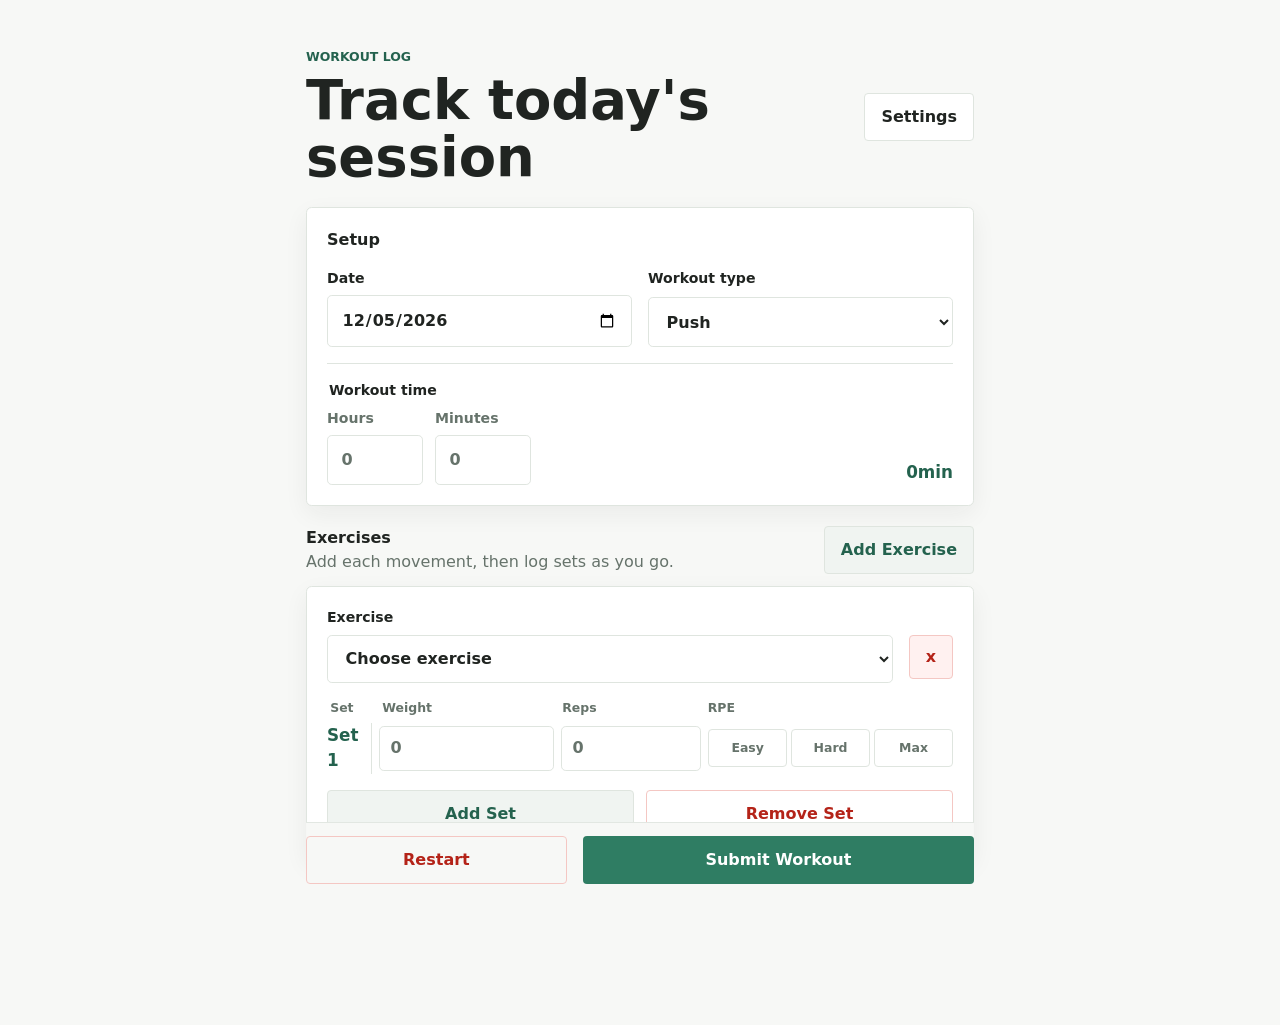
==== index.html @ e6237a79 "Use duration fields for workout time" ====
<!doctype html>
<html lang="en">
  <head>
    <meta charset="utf-8">
    <meta name="viewport" content="width=device-width, initial-scale=1">
    <meta name="description" content="A lightweight workout tracker for logging exercises and sets.">
    <meta name="theme-color" content="#07131f">
    <meta name="mobile-web-app-capable" content="yes">
    <meta name="application-name" content="Workout Tracker">
    <title>Workout Tracker</title>
    <script>
      try {
        const settings = JSON.parse(localStorage.getItem("workoutTrackerSettings"));
        document.documentElement.dataset.theme = settings?.theme || "system";
      } catch {
        document.documentElement.dataset.theme = "system";
      }
    </script>
    <link rel="manifest" href="manifest.webmanifest">
    <link rel="icon" href="icons/icon.svg" type="image/svg+xml">
    <link rel="apple-touch-icon" href="icons/icon-192.png">
    <link rel="stylesheet" href="styles.css">
  </head>
  <body>
    <a class="skip-link" href="#main">Skip to workout form</a>

    <main id="main" class="app-shell">
      <header class="page-header">
        <div>
          <p class="eyebrow">Workout log</p>
          <h1>Track today's session</h1>
        </div>
        <div class="header-actions">
          <button class="ghost-button install-button" type="button" id="installButton" hidden>
            Install
          </button>
          <button class="ghost-button" type="button" id="settingsToggle" aria-expanded="false" aria-controls="settingsPanel">
            Settings
          </button>
        </div>
      </header>

      <section class="settings-panel" id="settingsPanel" aria-labelledby="settingsHeading" hidden>
        <h2 id="settingsHeading">Settings</h2>
        <div class="settings-grid">
          <label>
            <span>Default weight unit</span>
            <select id="defaultUnit">
              <option value="lb">lb</option>
              <option value="kg">kg</option>
            </select>
          </label>

          <label>
            <span>Theme</span>
            <select id="themeMode">
              <option value="system">System</option>
              <option value="light">Light</option>
              <option value="dark">Dark</option>
            </select>
          </label>

          <label>
            <span>Backend API URL</span>
            <input id="apiUrl" type="url" inputmode="url" placeholder="https://api.example.com/api/workouts">
          </label>

          <label>
            <span>API access token <small>optional</small></span>
            <input id="apiToken" type="password" autocomplete="off" placeholder="Stored on this device only">
          </label>
        </div>
        <p class="settings-note">No Google credentials or secrets belong in this frontend.</p>

        <div class="settings-divider" aria-hidden="true"></div>

        <form class="settings-subform" id="referenceExerciseForm" novalidate>
          <h3>Exercise library</h3>
          <div class="settings-grid">
            <label>
              <span>Workout type</span>
              <select id="referenceWorkoutType" required>
                <option>Push</option>
                <option>Pull</option>
                <option>Legs</option>
                <option>Upper Body</option>
                <option>Lower Body</option>
                <option>Full Body</option>
                <option>Cardio</option>
                <option>Custom</option>
              </select>
            </label>

            <label>
              <span>Exercise name</span>
              <input id="referenceExerciseName" type="text" autocomplete="off" placeholder="Example: Hammer Strength Row" required>
            </label>
          </div>
          <p class="settings-note">Add an exercise to the Sheet references, then refresh the dropdowns from the Sheet.</p>
          <p class="form-message" id="referenceMessage" role="status" aria-live="polite"></p>
          <button class="secondary-button" type="submit" id="referenceSubmitButton">Add to Sheet</button>
        </form>
      </section>

      <form id="workoutForm" novalidate>
        <section class="setup-card" aria-labelledby="setupHeading">
          <h2 id="setupHeading">Setup</h2>
          <div class="setup-grid">
            <label>
              <span>Date</span>
              <input id="workoutDate" type="date" required>
            </label>

            <label>
              <span>Workout type</span>
              <select id="workoutType" required>
                <option>Push</option>
                <option>Pull</option>
                <option>Legs</option>
                <option>Upper Body</option>
                <option>Lower Body</option>
                <option>Full Body</option>
                <option>Cardio</option>
                <option>Custom</option>
              </select>
            </label>
          </div>
          <div class="duration-panel">
            <fieldset class="duration-fieldset">
              <legend>Workout time</legend>
              <label>
                <span>Hours</span>
                <input id="workoutDurationHours" type="number" inputmode="numeric" min="0" max="12" step="1" placeholder="0">
              </label>
              <label>
                <span>Minutes</span>
                <input id="workoutDurationMinutes" type="number" inputmode="numeric" min="0" max="59" step="1" placeholder="0">
              </label>
            </fieldset>
            <output id="workoutDuration" for="workoutDurationHours workoutDurationMinutes">0min</output>
          </div>
        </section>

        <section class="section-heading">
          <div>
            <h2>Exercises</h2>
            <p>Add each movement, then log sets as you go.</p>
          </div>
          <div class="section-actions">
            <button class="secondary-button" type="button" id="addExerciseButton">Add Exercise</button>
          </div>
        </section>

        <div id="exerciseList" class="exercise-list" aria-live="polite"></div>

        <p class="form-message" id="formMessage" role="status" aria-live="polite"></p>

        <div class="submit-bar">
          <button class="danger-button" type="button" id="clearWorkoutButton">Restart</button>
          <button class="primary-button" type="submit" id="submitButton">Submit Workout</button>
        </div>
      </form>
    </main>

    <dialog id="summaryModal" class="modal">
      <form method="dialog" class="modal-card">
        <div class="modal-header">
          <div>
            <p class="eyebrow">Review</p>
            <h2>Submit workout?</h2>
          </div>
          <button class="icon-button" value="cancel" aria-label="Close review">x</button>
        </div>
        <div id="summaryContent" class="summary-content"></div>
        <div class="modal-actions">
          <button class="ghost-button" value="cancel">Cancel</button>
          <button class="primary-button" id="confirmSubmitButton" value="confirm">Confirm Submit</button>
        </div>
      </form>
    </dialog>

    <template id="exerciseTemplate">
      <article class="exercise-card">
        <div class="exercise-header">
          <div class="exercise-fields">
            <label class="exercise-select-wrap">
              <span>Exercise</span>
              <select class="exercise-select" autocomplete="off"></select>
            </label>
          </div>
          <button class="icon-button remove-exercise" type="button" aria-label="Remove exercise">x</button>
        </div>

        <div class="sets-wrap">
          <div class="sets-header" aria-hidden="true">
            <span>Set</span>
            <span>Weight</span>
            <span>Reps</span>
            <span>RPE</span>
          </div>
          <div class="sets-list"></div>
        </div>

        <div class="exercise-actions">
          <button class="secondary-button add-set" type="button">Add Set</button>
          <button class="danger-button remove-set" type="button">Remove Set</button>
        </div>
      </article>
    </template>

    <template id="setTemplate">
      <div class="set-row">
        <span class="set-number"></span>
        <label data-label="Weight">
          <span class="sr-only">Weight</span>
          <input class="set-weight" type="number" inputmode="decimal" autocomplete="off" min="0" step="0.5" placeholder="0">
        </label>
        <label data-label="Reps">
          <span class="sr-only">Reps</span>
          <input class="set-reps" type="number" inputmode="numeric" autocomplete="off" min="0" step="1" placeholder="0">
        </label>
        <div class="rpe-control" data-label="RPE" role="group" aria-label="RPE optional">
          <input class="set-rpe" type="hidden">
          <button class="rpe-option" type="button" data-rpe="Easy">Easy</button>
          <button class="rpe-option" type="button" data-rpe="Hard">Hard</button>
          <button class="rpe-option" type="button" data-rpe="Max">Max</button>
        </div>
      </div>
    </template>

    <script src="app.js"></script>
  </body>
</html>
---- styles.css ----
:root {
  --bg: #f7f8f6;
  --surface: #ffffff;
  --surface-soft: #f0f4f1;
  --input-bg: #ffffff;
  --text: #202421;
  --muted: #66736b;
  --border: #dfe5df;
  --accent: #2f7d63;
  --accent-dark: #24624e;
  --accent-text: #ffffff;
  --danger: #b42318;
  --danger-bg: #fff1f0;
  --danger-border: #f4c7c3;
  --focus: #7cc4a8;
  --shadow: 0 8px 24px rgba(32, 36, 33, 0.06);
}

html[data-theme="dark"] {
  --bg: #07131f;
  --surface: #0d2130;
  --surface-soft: #123047;
  --input-bg: #081a27;
  --text: #edf8ff;
  --muted: #9fb9c9;
  --border: #21475e;
  --accent: #2bb8d6;
  --accent-dark: #73d8ef;
  --accent-text: #06131c;
  --danger: #ff8a7a;
  --danger-bg: #321412;
  --danger-border: #a1453b;
  --focus: #6edcf2;
  --shadow: 0 12px 30px rgba(0, 0, 0, 0.34);
  color-scheme: dark;
}

@media (prefers-color-scheme: dark) {
  html[data-theme="system"] {
    --bg: #07131f;
    --surface: #0d2130;
    --surface-soft: #123047;
    --input-bg: #081a27;
    --text: #edf8ff;
    --muted: #9fb9c9;
    --border: #21475e;
    --accent: #2bb8d6;
    --accent-dark: #73d8ef;
    --accent-text: #06131c;
    --danger: #ff8a7a;
    --danger-bg: #321412;
    --danger-border: #a1453b;
    --focus: #6edcf2;
    --shadow: 0 12px 30px rgba(0, 0, 0, 0.34);
    color-scheme: dark;
  }
}

* {
  box-sizing: border-box;
}

html {
  color-scheme: light;
}

body {
  margin: 0;
  background: var(--bg);
  color: var(--text);
  font-family: Aptos, "Segoe UI Variable", Inter, ui-sans-serif, system-ui, -apple-system, BlinkMacSystemFont, "Segoe UI", sans-serif;
  line-height: 1.5;
}

button,
input,
select,
textarea,
a.ghost-button {
  font: inherit;
}

button,
select {
  cursor: pointer;
}

a.ghost-button {
  display: inline-flex;
  align-items: center;
  justify-content: center;
  text-decoration: none;
}

button:disabled {
  cursor: not-allowed;
  opacity: 0.65;
}

:focus-visible {
  outline: 3px solid var(--focus);
  outline-offset: 2px;
}

.skip-link {
  position: absolute;
  left: 1rem;
  top: 1rem;
  z-index: 10;
  transform: translateY(-150%);
  border-radius: 0.25rem;
  background: var(--text);
  color: white;
  padding: 0.75rem 1rem;
}

.skip-link:focus {
  transform: translateY(0);
}

.app-shell {
  width: min(100%, 700px);
  margin: 0 auto;
  padding: 1rem;
}

.page-header,
.section-heading,
.exercise-header,
.exercise-actions,
.section-actions,
.header-actions,
.modal-header,
.modal-actions,
.submit-bar {
  display: flex;
  align-items: center;
  justify-content: space-between;
  gap: 1rem;
}

.page-header {
  padding: 1rem 0 1.25rem;
}

.header-actions {
  justify-content: flex-end;
}

.install-button {
  border-color: var(--accent);
  color: var(--accent-dark);
}

h1,
h2,
p {
  margin-top: 0;
}

h1 {
  margin-bottom: 0;
  font-size: clamp(2rem, 8vw, 3.4rem);
  line-height: 1.05;
  letter-spacing: 0;
}

h2 {
  margin-bottom: 1rem;
  font-size: 1rem;
}

.eyebrow {
  margin-bottom: 0.35rem;
  color: var(--accent-dark);
  font-size: 0.78rem;
  font-weight: 700;
  letter-spacing: 0;
  text-transform: uppercase;
}

.setup-card,
.settings-panel,
.exercise-card {
  border: 1px solid var(--border);
  border-radius: 0.35rem;
  background: var(--surface);
  box-shadow: var(--shadow);
}

.setup-card,
.settings-panel {
  padding: 1rem;
}

.settings-panel {
  margin-bottom: 1rem;
}

.settings-note,
.section-heading p,
.form-message {
  color: var(--muted);
}

.settings-note {
  margin-bottom: 0;
  font-size: 0.9rem;
}

.settings-divider {
  height: 1px;
  margin: 1rem 0;
  background: var(--border);
}

.settings-subform {
  display: grid;
  gap: 0.8rem;
}

.settings-subform .settings-grid {
  grid-template-columns: minmax(0, 1fr);
}

.settings-subform h3 {
  margin: 0;
  font-size: 0.95rem;
}

.settings-subform .secondary-button {
  width: 100%;
}

.setup-grid,
.settings-grid {
  display: grid;
  gap: 1rem;
}

.duration-panel {
  display: grid;
  grid-template-columns: minmax(0, 1fr) auto;
  align-items: end;
  justify-content: start;
  column-gap: 1rem;
  margin-top: 1rem;
  border-top: 1px solid var(--border);
  padding-top: 1rem;
}

.duration-fieldset {
  display: grid;
  grid-template-columns: repeat(2, minmax(0, 6rem));
  gap: 0.75rem;
  margin: 0;
  border: 0;
  padding: 0;
}

.duration-fieldset legend {
  margin-bottom: 0.4rem;
  color: var(--text);
  font-size: 0.88rem;
  font-weight: 650;
}

.duration-panel label {
  width: 100%;
}

.duration-panel input {
  min-width: 0;
}

.duration-panel span {
  color: var(--muted);
  font-size: 0.88rem;
  font-weight: 750;
}

.duration-panel output {
  color: var(--accent-dark);
  font-size: 1.05rem;
  font-weight: 800;
  white-space: nowrap;
}

.exercise-header {
  align-items: start;
}

.exercise-header .icon-button {
  flex: 0 0 44px;
  margin-top: 1.75rem;
}

.exercise-header .exercise-fields {
  min-width: 0;
}

label {
  display: grid;
  gap: 0.4rem;
  font-weight: 650;
}

label span {
  color: var(--text);
  font-size: 0.88rem;
}

small {
  color: var(--muted);
  font-size: 0.8em;
  font-weight: 500;
}

input,
select,
textarea {
  width: 100%;
  min-height: 48px;
  border: 1px solid var(--border);
  border-radius: 0.3rem;
  background: var(--input-bg);
  color: var(--text);
  padding: 0.75rem 0.85rem;
}

::placeholder {
  color: var(--muted);
  opacity: 1;
}

textarea {
  resize: vertical;
}

.section-heading {
  margin: 1.25rem 0 0.75rem;
}

.section-heading h2,
.section-heading p {
  margin-bottom: 0;
}

.section-actions {
  display: grid;
  grid-template-columns: minmax(0, 1fr);
  gap: 0.75rem;
}

.exercise-actions {
  display: grid;
  grid-template-columns: repeat(2, minmax(0, 1fr));
  gap: 0.75rem;
}

.exercise-actions {
  margin-top: 1rem;
}

.exercise-list {
  display: grid;
  gap: 1rem;
}

.exercise-card {
  padding: 0.9rem;
}

.exercise-fields {
  flex: 1;
  display: grid;
  gap: 0.8rem;
}

.sets-wrap {
  margin: 1rem 0;
  overflow-x: auto;
}

.sets-header,
.set-row {
  display: grid;
  grid-template-columns: 2.8rem minmax(6rem, 1fr) minmax(5rem, 0.8fr) minmax(15rem, 1.4fr);
  gap: 0.45rem;
  align-items: center;
  min-width: 480px;
}

.sets-header {
  padding: 0 0.2rem 0.35rem;
  color: var(--muted);
  font-size: 0.78rem;
  font-weight: 700;
}

.sets-list {
  display: grid;
  gap: 0.5rem;
}

.set-number {
  display: inline-grid;
  min-height: 44px;
  place-items: center;
  border-right: 1px solid var(--border);
  border-radius: 0;
  background: transparent;
  color: var(--accent-dark);
  font-size: 1.05rem;
  font-weight: 800;
}

.set-row input,
.set-row select {
  min-height: 44px;
  padding: 0.6rem 0.65rem;
}

.rpe-control {
  display: grid;
  grid-template-columns: repeat(3, minmax(0, 1fr));
  gap: 0.25rem;
  align-items: center;
  min-height: 44px;
}

.rpe-option {
  min-height: 38px;
  border: 1px solid var(--border);
  border-radius: 0.25rem;
  background: var(--input-bg);
  color: var(--muted);
  padding: 0.35rem 0.25rem;
  font-size: 0.78rem;
  font-weight: 750;
}

.rpe-option.is-selected {
  border-color: var(--accent);
  background: var(--accent);
  color: var(--accent-text);
}

.primary-button,
.secondary-button,
.ghost-button,
.danger-button,
.icon-button,
.link-button {
  min-height: 44px;
  border: 1px solid transparent;
  border-radius: 0.25rem;
  padding: 0.7rem 1rem;
  font-weight: 800;
}

.primary-button {
  background: var(--accent);
  color: var(--accent-text);
}

.primary-button:hover {
  background: var(--accent-dark);
  color: var(--bg);
}

.secondary-button {
  border-color: var(--border);
  background: var(--surface-soft);
  color: var(--accent-dark);
}

.ghost-button {
  border-color: var(--border);
  background: var(--surface);
  color: var(--text);
}

.danger-button,
.icon-button {
  border-color: var(--danger-border);
  background: var(--danger-bg);
  color: var(--danger);
}

.danger-button {
  background: transparent;
}

.danger-button:hover {
  background: var(--danger-bg);
}

.icon-button {
  width: 44px;
  padding: 0;
  font-size: 1rem;
  line-height: 1;
}

.link-button {
  min-height: auto;
  border: 0;
  background: transparent;
  color: var(--accent-dark);
  padding: 0;
  text-decoration: underline;
}

.form-message {
  min-height: 1.5rem;
  margin: 1rem 0;
  font-weight: 650;
}

.form-message.error {
  color: var(--danger);
}

.form-message.success {
  color: var(--accent-dark);
}

.submit-bar {
  position: sticky;
  display: grid;
  grid-template-columns: minmax(0, 0.8fr) minmax(0, 1.2fr);
  bottom: 0;
  margin: 0 -1rem;
  padding: 0.8rem 1rem 1rem;
  border-top: 1px solid rgba(223, 229, 223, 0.9);
  background: var(--bg);
  background: color-mix(in srgb, var(--bg) 94%, transparent);
  backdrop-filter: blur(12px);
}

.submit-bar .primary-button,
.submit-bar .danger-button {
  width: 100%;
}

.modal {
  width: min(92vw, 620px);
  border: 0;
  border-radius: 0.35rem;
  padding: 0;
  color: var(--text);
  box-shadow: 0 24px 70px rgba(32, 36, 33, 0.22);
}

.modal::backdrop {
  background: rgba(32, 36, 33, 0.45);
}

.modal-card {
  padding: 1rem;
}

.summary-content {
  display: grid;
  gap: 0.75rem;
  max-height: min(58vh, 520px);
  margin: 1rem 0;
  overflow: auto;
}

.summary-item {
  border: 1px solid var(--border);
  border-radius: 0.3rem;
  padding: 0.8rem;
}

.summary-item h3,
.summary-item p {
  margin: 0;
}

.summary-item h3 {
  font-size: 1rem;
}

.summary-item p {
  color: var(--muted);
  font-size: 0.9rem;
}

.sr-only {
  position: absolute;
  width: 1px;
  height: 1px;
  padding: 0;
  overflow: hidden;
  clip: rect(0, 0, 0, 0);
  white-space: nowrap;
  border: 0;
}

@media (min-width: 620px) {
  .app-shell {
    padding: 2rem 1rem;
  }

  .setup-grid {
    grid-template-columns: 1fr 1fr;
  }

  .settings-grid {
    grid-template-columns: 0.7fr 0.7fr 1.3fr 1fr;
  }

  .settings-subform .settings-grid {
    grid-template-columns: 0.85fr 1.15fr;
  }

  .exercise-card,
  .setup-card,
  .settings-panel,
  .modal-card {
    padding: 1.25rem;
  }

  .submit-bar {
    margin: 0;
    padding-inline: 0;
  }
}

@media (max-width: 520px) {
  .page-header,
  .section-heading,
  .header-actions,
  .modal-actions {
    align-items: stretch;
    flex-direction: column;
  }

  .page-header .ghost-button,
  .header-actions button,
  .modal-actions button {
    width: 100%;
  }

  .section-actions,
  .exercise-actions {
    width: 100%;
  }
}

@media (max-width: 619px) {
  .duration-panel {
    grid-template-columns: minmax(8.5rem, 12rem) auto;
  }

  .sets-wrap {
    overflow-x: visible;
  }

  .sets-header {
    display: none;
  }

  .set-row {
    grid-template-columns: minmax(0, 1fr) minmax(0, 1fr);
    grid-template-areas:
      "num num"
      "weight reps"
      "rpe rpe";
    min-width: 0;
    gap: 0.5rem;
    border: 1px solid var(--border);
    border-radius: 0.3rem;
    padding: 0.55rem;
  }

  .set-row .set-number {
    grid-area: num;
    position: relative;
    min-height: 28px;
    margin-bottom: 0.25rem;
    padding-bottom: 0.75rem;
    justify-self: stretch;
    border-right: 0;
    background: transparent;
  }

  .set-row .set-number::after {
    content: "";
    position: absolute;
    right: 0;
    bottom: 0;
    left: 0;
    height: 1px;
    background: linear-gradient(90deg, transparent, var(--border) 12%, var(--accent) 50%, var(--border) 88%, transparent);
    opacity: 0.85;
  }

  .set-row label,
  .set-row .rpe-control {
    gap: 0.25rem;
  }

  .set-row label::before,
  .set-row .rpe-control::before {
    content: attr(data-label);
    color: var(--muted);
    font-size: 0.72rem;
    font-weight: 700;
  }

  .set-row label:nth-of-type(1) {
    grid-area: weight;
  }

  .set-row label:nth-of-type(2) {
    grid-area: reps;
  }

  .set-row .rpe-control {
    grid-area: rpe;
    grid-template-columns: repeat(3, minmax(4.5rem, 1fr));
  }

  .set-row .rpe-control::before {
    grid-column: 1 / -1;
  }

}
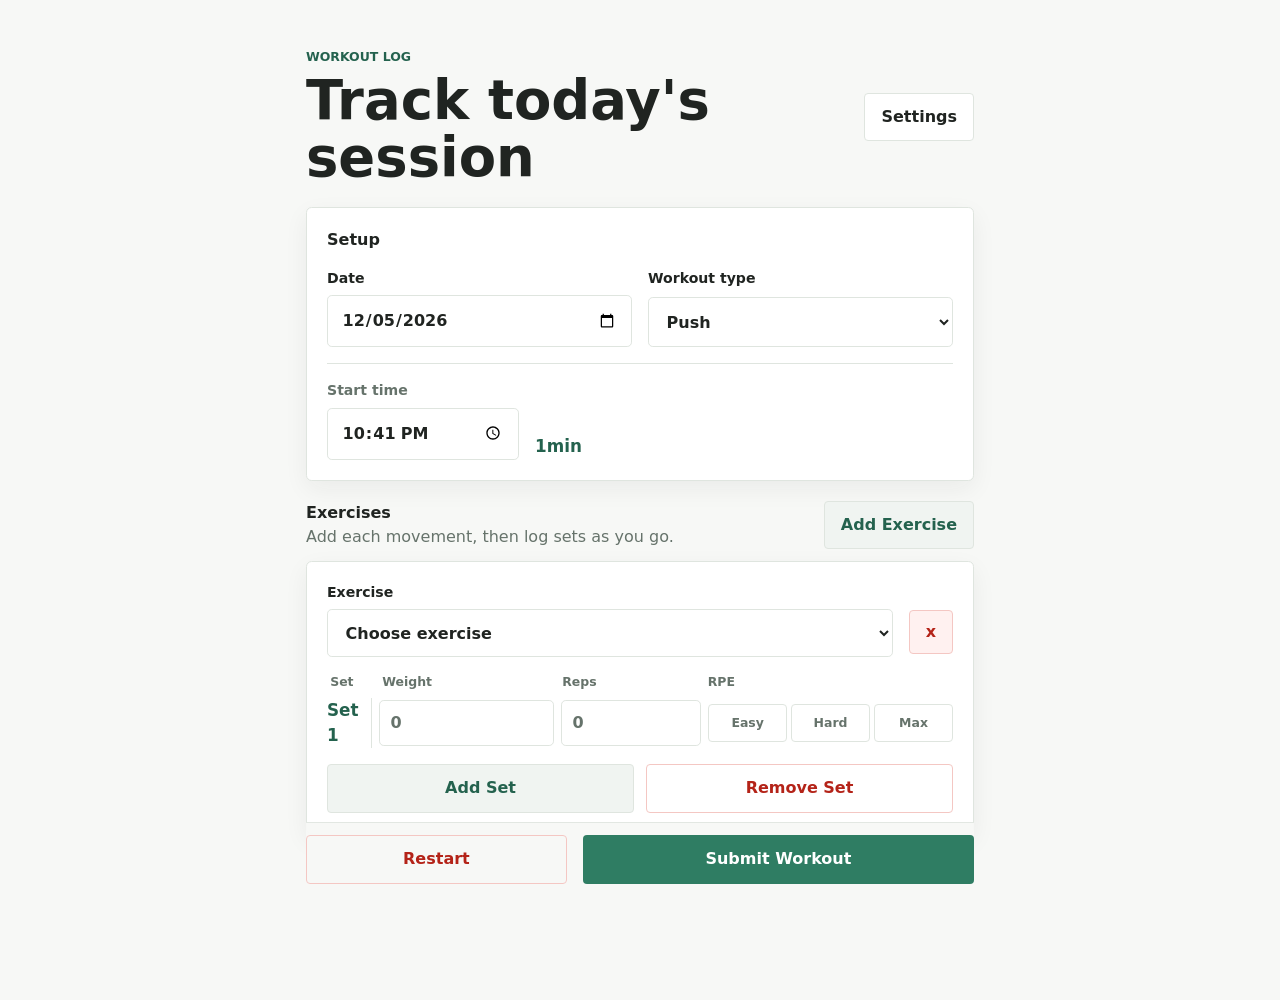
==== commit 8078313b: "Calculate duration from workout start time" ====
--- a/index.html
+++ b/index.html
@@ -126,18 +126,11 @@
             </label>
           </div>
           <div class="duration-panel">
-            <fieldset class="duration-fieldset">
-              <legend>Workout time</legend>
-              <label>
-                <span>Hours</span>
-                <input id="workoutDurationHours" type="number" inputmode="numeric" min="0" max="12" step="1" placeholder="0">
-              </label>
-              <label>
-                <span>Minutes</span>
-                <input id="workoutDurationMinutes" type="number" inputmode="numeric" min="0" max="59" step="1" placeholder="0">
-              </label>
-            </fieldset>
-            <output id="workoutDuration" for="workoutDurationHours workoutDurationMinutes">0min</output>
+            <label for="workoutStartTime">
+              <span>Start time</span>
+              <input id="workoutStartTime" type="time" step="60">
+            </label>
+            <output id="workoutDuration" for="workoutStartTime">0min</output>
           </div>
         </section>
 
--- a/styles.css
+++ b/styles.css
@@ -240,7 +240,7 @@
 
 .duration-panel {
   display: grid;
-  grid-template-columns: minmax(0, 1fr) auto;
+  grid-template-columns: minmax(9rem, 12rem) auto;
   align-items: end;
   justify-content: start;
   column-gap: 1rem;
@@ -249,24 +249,8 @@
   padding-top: 1rem;
 }
 
-.duration-fieldset {
-  display: grid;
-  grid-template-columns: repeat(2, minmax(0, 6rem));
-  gap: 0.75rem;
-  margin: 0;
-  border: 0;
-  padding: 0;
-}
-
-.duration-fieldset legend {
-  margin-bottom: 0.4rem;
-  color: var(--text);
-  font-size: 0.88rem;
-  font-weight: 650;
-}
-
 .duration-panel label {
-  width: 100%;
+  width: min(100%, 12rem);
 }
 
 .duration-panel input {
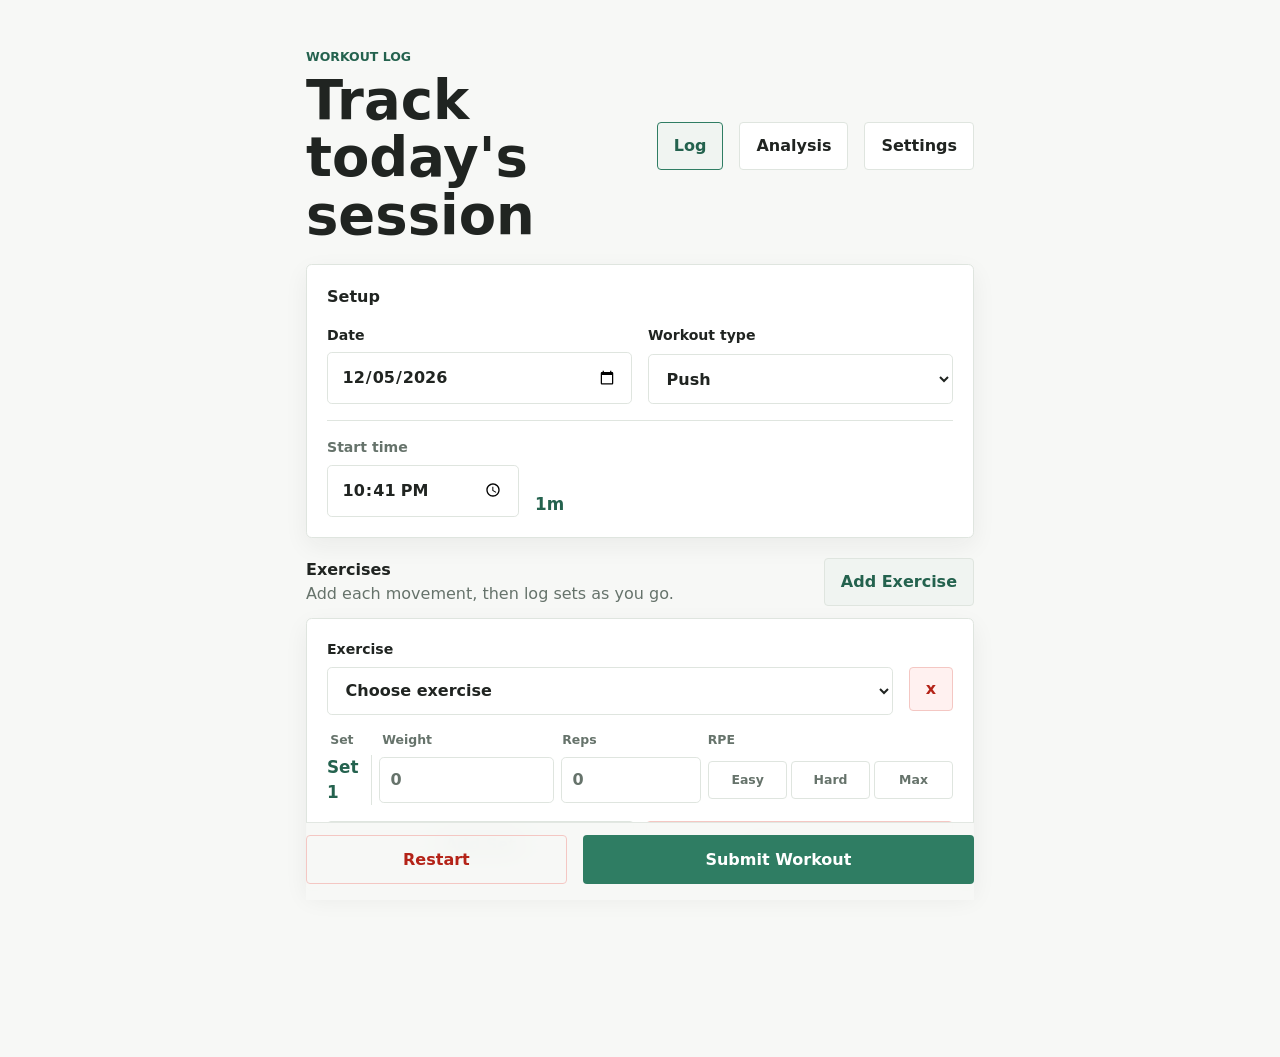
==== commit a7e6d0ab: "Add workout analysis tab" ====
--- a/index.html
+++ b/index.html
@@ -31,6 +31,12 @@
           <h1>Track today's session</h1>
         </div>
         <div class="header-actions">
+          <button class="ghost-button view-button is-active" type="button" id="logViewButton" aria-pressed="true">
+            Log
+          </button>
+          <button class="ghost-button view-button" type="button" id="analysisViewButton" aria-pressed="false">
+            Analysis
+          </button>
           <button class="ghost-button install-button" type="button" id="installButton" hidden>
             Install
           </button>
@@ -102,7 +108,7 @@
         </form>
       </section>
 
-      <form id="workoutForm" novalidate>
+      <form id="workoutForm" class="view-panel" novalidate>
         <section class="setup-card" aria-labelledby="setupHeading">
           <h2 id="setupHeading">Setup</h2>
           <div class="setup-grid">
@@ -130,7 +136,7 @@
               <span>Start time</span>
               <input id="workoutStartTime" type="time" step="60">
             </label>
-            <output id="workoutDuration" for="workoutStartTime">0min</output>
+            <output id="workoutDuration" for="workoutStartTime">0m</output>
           </div>
         </section>
 
@@ -153,6 +159,48 @@
           <button class="primary-button" type="submit" id="submitButton">Submit Workout</button>
         </div>
       </form>
+
+      <section class="analysis-panel view-panel" id="analysisView" aria-labelledby="analysisHeading" hidden>
+        <div class="section-heading">
+          <div>
+            <h2 id="analysisHeading">Analysis</h2>
+            <p>Ask about dates, exercises, volume, reps, weight, RPE, or trends.</p>
+          </div>
+        </div>
+
+        <form class="analysis-card" id="analysisForm" novalidate>
+          <div class="analysis-range">
+            <label>
+              <span>Start date <small>optional</small></span>
+              <input id="analysisStartDate" type="date">
+            </label>
+
+            <label>
+              <span>End date <small>optional</small></span>
+              <input id="analysisEndDate" type="date">
+            </label>
+          </div>
+
+          <label>
+            <span>Question</span>
+            <textarea id="analysisPrompt" rows="4" placeholder="Example: Review my upper body workouts from July and tell me what improved." required></textarea>
+          </label>
+
+          <div class="analysis-actions">
+            <button class="secondary-button" type="button" data-analysis-prompt="Review my most recent workout. What went well and what should I focus on next time?">Recent</button>
+            <button class="secondary-button" type="button" data-analysis-prompt="Compare my workouts over the selected date range and call out strength or rep progress.">Compare</button>
+            <button class="secondary-button" type="button" data-analysis-prompt="Find any exercises where weight, reps, or volume are trending up or down.">Trends</button>
+          </div>
+
+          <button class="primary-button" type="submit" id="analysisSubmitButton">Analyze</button>
+        </form>
+
+        <div class="analysis-output" id="analysisOutput" aria-live="polite">
+          <p class="empty-state">Ask a question to get a plain-English review from your workout history.</p>
+        </div>
+
+        <p class="form-message" id="analysisMessage" role="status" aria-live="polite"></p>
+      </section>
     </main>
 
     <dialog id="summaryModal" class="modal">
--- a/styles.css
+++ b/styles.css
@@ -152,6 +152,12 @@
   color: var(--accent-dark);
 }
 
+.view-button.is-active {
+  border-color: var(--accent);
+  background: var(--surface-soft);
+  color: var(--accent-dark);
+}
+
 h1,
 h2,
 p {
@@ -181,7 +187,9 @@
 
 .setup-card,
 .settings-panel,
-.exercise-card {
+.exercise-card,
+.analysis-card,
+.analysis-output {
   border: 1px solid var(--border);
   border-radius: 0.35rem;
   background: var(--surface);
@@ -189,7 +197,9 @@
 }
 
 .setup-card,
-.settings-panel {
+.settings-panel,
+.analysis-card,
+.analysis-output {
   padding: 1rem;
 }
 
@@ -334,6 +344,40 @@
   display: grid;
   grid-template-columns: minmax(0, 1fr);
   gap: 0.75rem;
+}
+
+.analysis-card {
+  display: grid;
+  gap: 1rem;
+}
+
+.analysis-range,
+.analysis-actions {
+  display: grid;
+  gap: 0.75rem;
+}
+
+.analysis-actions {
+  grid-template-columns: repeat(3, minmax(0, 1fr));
+}
+
+.analysis-card textarea {
+  min-height: 132px;
+}
+
+.analysis-output {
+  display: grid;
+  gap: 0.85rem;
+  min-height: 180px;
+  margin-top: 1rem;
+}
+
+.analysis-output p {
+  margin: 0;
+}
+
+.empty-state {
+  color: var(--muted);
 }
 
 .exercise-actions {
@@ -593,6 +637,10 @@
     grid-template-columns: 1fr 1fr;
   }
 
+  .analysis-range {
+    grid-template-columns: 1fr 1fr;
+  }
+
   .settings-grid {
     grid-template-columns: 0.7fr 0.7fr 1.3fr 1fr;
   }
@@ -604,6 +652,8 @@
   .exercise-card,
   .setup-card,
   .settings-panel,
+  .analysis-card,
+  .analysis-output,
   .modal-card {
     padding: 1.25rem;
   }
@@ -618,6 +668,7 @@
   .page-header,
   .section-heading,
   .header-actions,
+  .analysis-actions,
   .modal-actions {
     align-items: stretch;
     flex-direction: column;
@@ -625,6 +676,7 @@
 
   .page-header .ghost-button,
   .header-actions button,
+  .analysis-actions button,
   .modal-actions button {
     width: 100%;
   }
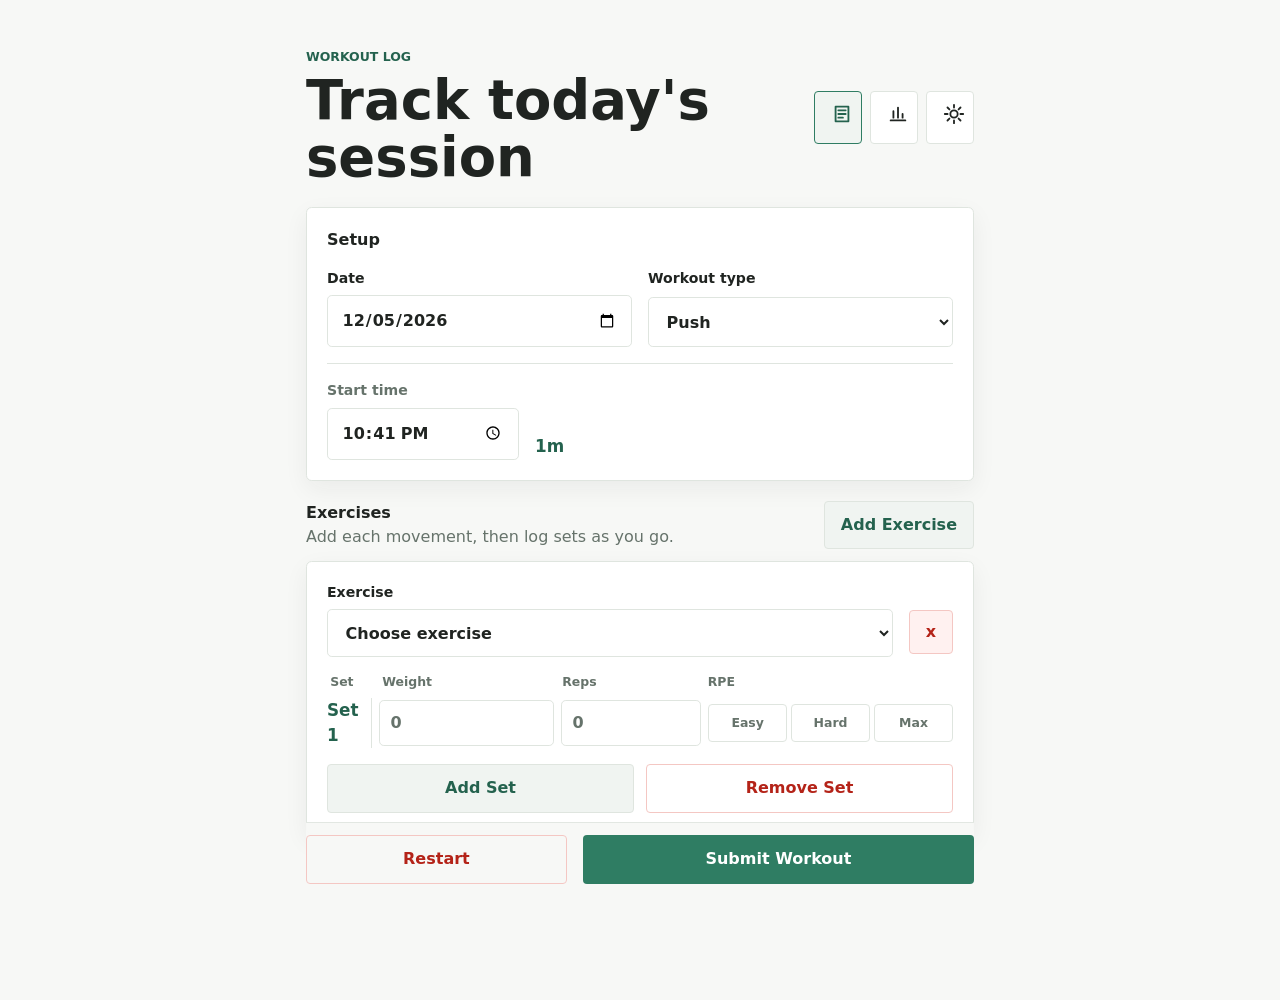
==== commit a55ac445: "Use icon header controls" ====
--- a/index.html
+++ b/index.html
@@ -31,17 +31,29 @@
           <h1>Track today's session</h1>
         </div>
         <div class="header-actions">
-          <button class="ghost-button view-button is-active" type="button" id="logViewButton" aria-pressed="true">
-            Log
-          </button>
-          <button class="ghost-button view-button" type="button" id="analysisViewButton" aria-pressed="false">
-            Analysis
+          <button class="ghost-button icon-nav-button view-button is-active" type="button" id="logViewButton" aria-label="Log workout" aria-pressed="true">
+            <svg aria-hidden="true" viewBox="0 0 24 24">
+              <path d="M5 4h14v16H5z"></path>
+              <path d="M8 8h8M8 12h8M8 16h5"></path>
+            </svg>
+            <span class="sr-only">Log</span>
+          </button>
+          <button class="ghost-button icon-nav-button view-button" type="button" id="analysisViewButton" aria-label="View analysis" aria-pressed="false">
+            <svg aria-hidden="true" viewBox="0 0 24 24">
+              <path d="M4 19h16"></path>
+              <path d="M7 16V9M12 16V5M17 16v-4"></path>
+            </svg>
+            <span class="sr-only">Analysis</span>
           </button>
           <button class="ghost-button install-button" type="button" id="installButton" hidden>
             Install
           </button>
-          <button class="ghost-button" type="button" id="settingsToggle" aria-expanded="false" aria-controls="settingsPanel">
-            Settings
+          <button class="ghost-button icon-nav-button" type="button" id="settingsToggle" aria-label="Open settings" aria-expanded="false" aria-controls="settingsPanel">
+            <svg aria-hidden="true" viewBox="0 0 24 24">
+              <path d="M12 8a4 4 0 1 0 0 8a4 4 0 0 0 0-8z"></path>
+              <path d="M12 2v3M12 19v3M4.9 4.9l2.1 2.1M17 17l2.1 2.1M2 12h3M19 12h3M4.9 19.1L7 17M17 7l2.1-2.1"></path>
+            </svg>
+            <span class="sr-only">Settings</span>
           </button>
         </div>
       </header>
@@ -164,39 +176,25 @@
         <div class="section-heading">
           <div>
             <h2 id="analysisHeading">Analysis</h2>
-            <p>Ask about dates, exercises, volume, reps, weight, RPE, or trends.</p>
-          </div>
-        </div>
-
-        <form class="analysis-card" id="analysisForm" novalidate>
-          <div class="analysis-range">
-            <label>
-              <span>Start date <small>optional</small></span>
-              <input id="analysisStartDate" type="date">
-            </label>
-
-            <label>
-              <span>End date <small>optional</small></span>
-              <input id="analysisEndDate" type="date">
-            </label>
-          </div>
-
-          <label>
-            <span>Question</span>
-            <textarea id="analysisPrompt" rows="4" placeholder="Example: Review my upper body workouts from July and tell me what improved." required></textarea>
-          </label>
-
-          <div class="analysis-actions">
-            <button class="secondary-button" type="button" data-analysis-prompt="Review my most recent workout. What went well and what should I focus on next time?">Recent</button>
-            <button class="secondary-button" type="button" data-analysis-prompt="Compare my workouts over the selected date range and call out strength or rep progress.">Compare</button>
-            <button class="secondary-button" type="button" data-analysis-prompt="Find any exercises where weight, reps, or volume are trending up or down.">Trends</button>
-          </div>
-
-          <button class="primary-button" type="submit" id="analysisSubmitButton">Analyze</button>
-        </form>
-
-        <div class="analysis-output" id="analysisOutput" aria-live="polite">
-          <p class="empty-state">Ask a question to get a plain-English review from your workout history.</p>
+            <p>Pick an exercise to see progression from your logged workouts.</p>
+          </div>
+          <button class="secondary-button" type="button" id="statsRefreshButton">Refresh</button>
+        </div>
+
+        <div class="analysis-card">
+          <label>
+            <span>Exercise category</span>
+            <select id="statsWorkoutType"></select>
+          </label>
+
+          <label>
+            <span>Exercise</span>
+            <select id="statsExercise"></select>
+          </label>
+        </div>
+
+        <div class="stats-grid" id="statsGrid" aria-live="polite">
+          <p class="empty-state">Choose an exercise to load stats.</p>
         </div>
 
         <p class="form-message" id="analysisMessage" role="status" aria-live="polite"></p>
--- a/styles.css
+++ b/styles.css
@@ -145,6 +145,7 @@
 
 .header-actions {
   justify-content: flex-end;
+  gap: 0.5rem;
 }
 
 .install-button {
@@ -156,6 +157,22 @@
   border-color: var(--accent);
   background: var(--surface-soft);
   color: var(--accent-dark);
+}
+
+.icon-nav-button {
+  width: 48px;
+  min-width: 48px;
+  padding: 0;
+}
+
+.icon-nav-button svg {
+  width: 22px;
+  height: 22px;
+  fill: none;
+  stroke: currentColor;
+  stroke-linecap: round;
+  stroke-linejoin: round;
+  stroke-width: 2;
 }
 
 h1,
@@ -189,7 +206,7 @@
 .settings-panel,
 .exercise-card,
 .analysis-card,
-.analysis-output {
+.stat-card {
   border: 1px solid var(--border);
   border-radius: 0.35rem;
   background: var(--surface);
@@ -199,7 +216,7 @@
 .setup-card,
 .settings-panel,
 .analysis-card,
-.analysis-output {
+.stat-card {
   padding: 1rem;
 }
 
@@ -357,26 +374,74 @@
   gap: 0.75rem;
 }
 
-.analysis-actions {
-  grid-template-columns: repeat(3, minmax(0, 1fr));
-}
-
-.analysis-card textarea {
-  min-height: 132px;
-}
-
-.analysis-output {
-  display: grid;
-  gap: 0.85rem;
-  min-height: 180px;
+.stats-grid {
+  display: grid;
+  grid-template-columns: repeat(2, minmax(0, 1fr));
+  gap: 0.75rem;
   margin-top: 1rem;
 }
 
-.analysis-output p {
-  margin: 0;
+.stat-card {
+  display: grid;
+  gap: 0.25rem;
+  min-width: 0;
+  padding: 0.9rem;
+}
+
+.stat-card-wide {
+  grid-column: 1 / -1;
+}
+
+.stat-card span,
+.stat-card small {
+  color: var(--muted);
+  font-size: 0.78rem;
+  font-weight: 750;
+}
+
+.stat-card strong {
+  min-width: 0;
+  color: var(--text);
+  font-size: 1.25rem;
+  line-height: 1.15;
+  overflow-wrap: anywhere;
+}
+
+.stat-card small {
+  font-weight: 650;
+}
+
+.trend.positive {
+  color: var(--accent-dark);
+}
+
+.trend.negative {
+  color: var(--danger);
+}
+
+.session-list {
+  display: grid;
+  gap: 0.45rem;
+}
+
+.session-row {
+  display: grid;
+  grid-template-columns: minmax(6.5rem, 1fr) repeat(3, minmax(0, 1fr));
+  gap: 0.5rem;
+  align-items: center;
+  border-top: 1px solid var(--border);
+  padding-top: 0.45rem;
+  color: var(--muted);
+  font-size: 0.82rem;
+}
+
+.session-row strong {
+  color: var(--text);
+  font-size: 0.86rem;
 }
 
 .empty-state {
+  grid-column: 1 / -1;
   color: var(--muted);
 }
 
@@ -637,7 +702,7 @@
     grid-template-columns: 1fr 1fr;
   }
 
-  .analysis-range {
+  .analysis-card {
     grid-template-columns: 1fr 1fr;
   }
 
@@ -653,7 +718,7 @@
   .setup-card,
   .settings-panel,
   .analysis-card,
-  .analysis-output,
+  .stat-card,
   .modal-card {
     padding: 1.25rem;
   }
@@ -667,18 +732,31 @@
 @media (max-width: 520px) {
   .page-header,
   .section-heading,
-  .header-actions,
-  .analysis-actions,
   .modal-actions {
     align-items: stretch;
     flex-direction: column;
   }
 
   .page-header .ghost-button,
-  .header-actions button,
-  .analysis-actions button,
   .modal-actions button {
     width: 100%;
+  }
+
+  .header-actions {
+    align-self: stretch;
+    flex-direction: row;
+    justify-content: space-between;
+  }
+
+  .header-actions .icon-nav-button {
+    flex: 1 1 0;
+    width: auto;
+    min-width: 0;
+  }
+
+  .header-actions .install-button:not([hidden]) {
+    flex: 1 1 100%;
+    order: -1;
   }
 
   .section-actions,
@@ -690,6 +768,14 @@
 @media (max-width: 619px) {
   .duration-panel {
     grid-template-columns: minmax(8.5rem, 12rem) auto;
+  }
+
+  .stats-grid {
+    grid-template-columns: 1fr;
+  }
+
+  .session-row {
+    grid-template-columns: 1fr 1fr;
   }
 
   .sets-wrap {
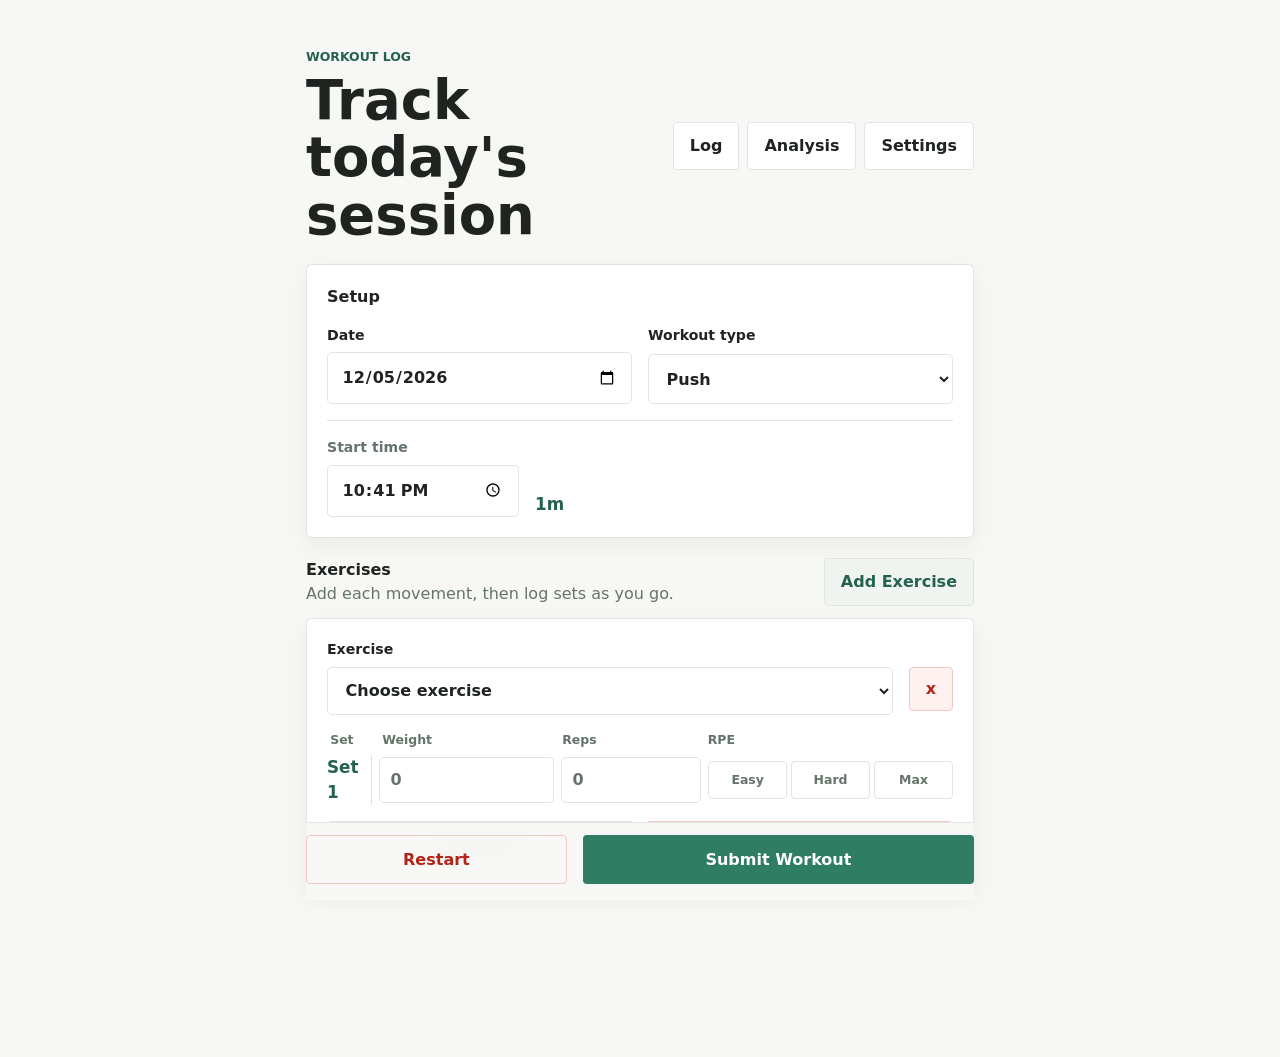
==== commit 3787e56c: "Keep header labels inline on mobile" ====
--- a/index.html
+++ b/index.html
@@ -31,29 +31,17 @@
           <h1>Track today's session</h1>
         </div>
         <div class="header-actions">
-          <button class="ghost-button icon-nav-button view-button is-active" type="button" id="logViewButton" aria-label="Log workout" aria-pressed="true">
-            <svg aria-hidden="true" viewBox="0 0 24 24">
-              <path d="M5 4h14v16H5z"></path>
-              <path d="M8 8h8M8 12h8M8 16h5"></path>
-            </svg>
-            <span class="sr-only">Log</span>
-          </button>
-          <button class="ghost-button icon-nav-button view-button" type="button" id="analysisViewButton" aria-label="View analysis" aria-pressed="false">
-            <svg aria-hidden="true" viewBox="0 0 24 24">
-              <path d="M4 19h16"></path>
-              <path d="M7 16V9M12 16V5M17 16v-4"></path>
-            </svg>
-            <span class="sr-only">Analysis</span>
+          <button class="ghost-button view-button" type="button" id="logViewButton" aria-pressed="true">
+            Log
+          </button>
+          <button class="ghost-button view-button" type="button" id="analysisViewButton" aria-pressed="false">
+            Analysis
           </button>
           <button class="ghost-button install-button" type="button" id="installButton" hidden>
             Install
           </button>
-          <button class="ghost-button icon-nav-button" type="button" id="settingsToggle" aria-label="Open settings" aria-expanded="false" aria-controls="settingsPanel">
-            <svg aria-hidden="true" viewBox="0 0 24 24">
-              <path d="M12 8a4 4 0 1 0 0 8a4 4 0 0 0 0-8z"></path>
-              <path d="M12 2v3M12 19v3M4.9 4.9l2.1 2.1M17 17l2.1 2.1M2 12h3M19 12h3M4.9 19.1L7 17M17 7l2.1-2.1"></path>
-            </svg>
-            <span class="sr-only">Settings</span>
+          <button class="ghost-button" type="button" id="settingsToggle" aria-expanded="false" aria-controls="settingsPanel">
+            Settings
           </button>
         </div>
       </header>
--- a/styles.css
+++ b/styles.css
@@ -159,22 +159,6 @@
   color: var(--accent-dark);
 }
 
-.icon-nav-button {
-  width: 48px;
-  min-width: 48px;
-  padding: 0;
-}
-
-.icon-nav-button svg {
-  width: 22px;
-  height: 22px;
-  fill: none;
-  stroke: currentColor;
-  stroke-linecap: round;
-  stroke-linejoin: round;
-  stroke-width: 2;
-}
-
 h1,
 h2,
 p {
@@ -748,10 +732,12 @@
     justify-content: space-between;
   }
 
-  .header-actions .icon-nav-button {
+  .header-actions button {
     flex: 1 1 0;
     width: auto;
     min-width: 0;
+    padding-inline: 0.45rem;
+    font-size: 0.88rem;
   }
 
   .header-actions .install-button:not([hidden]) {
